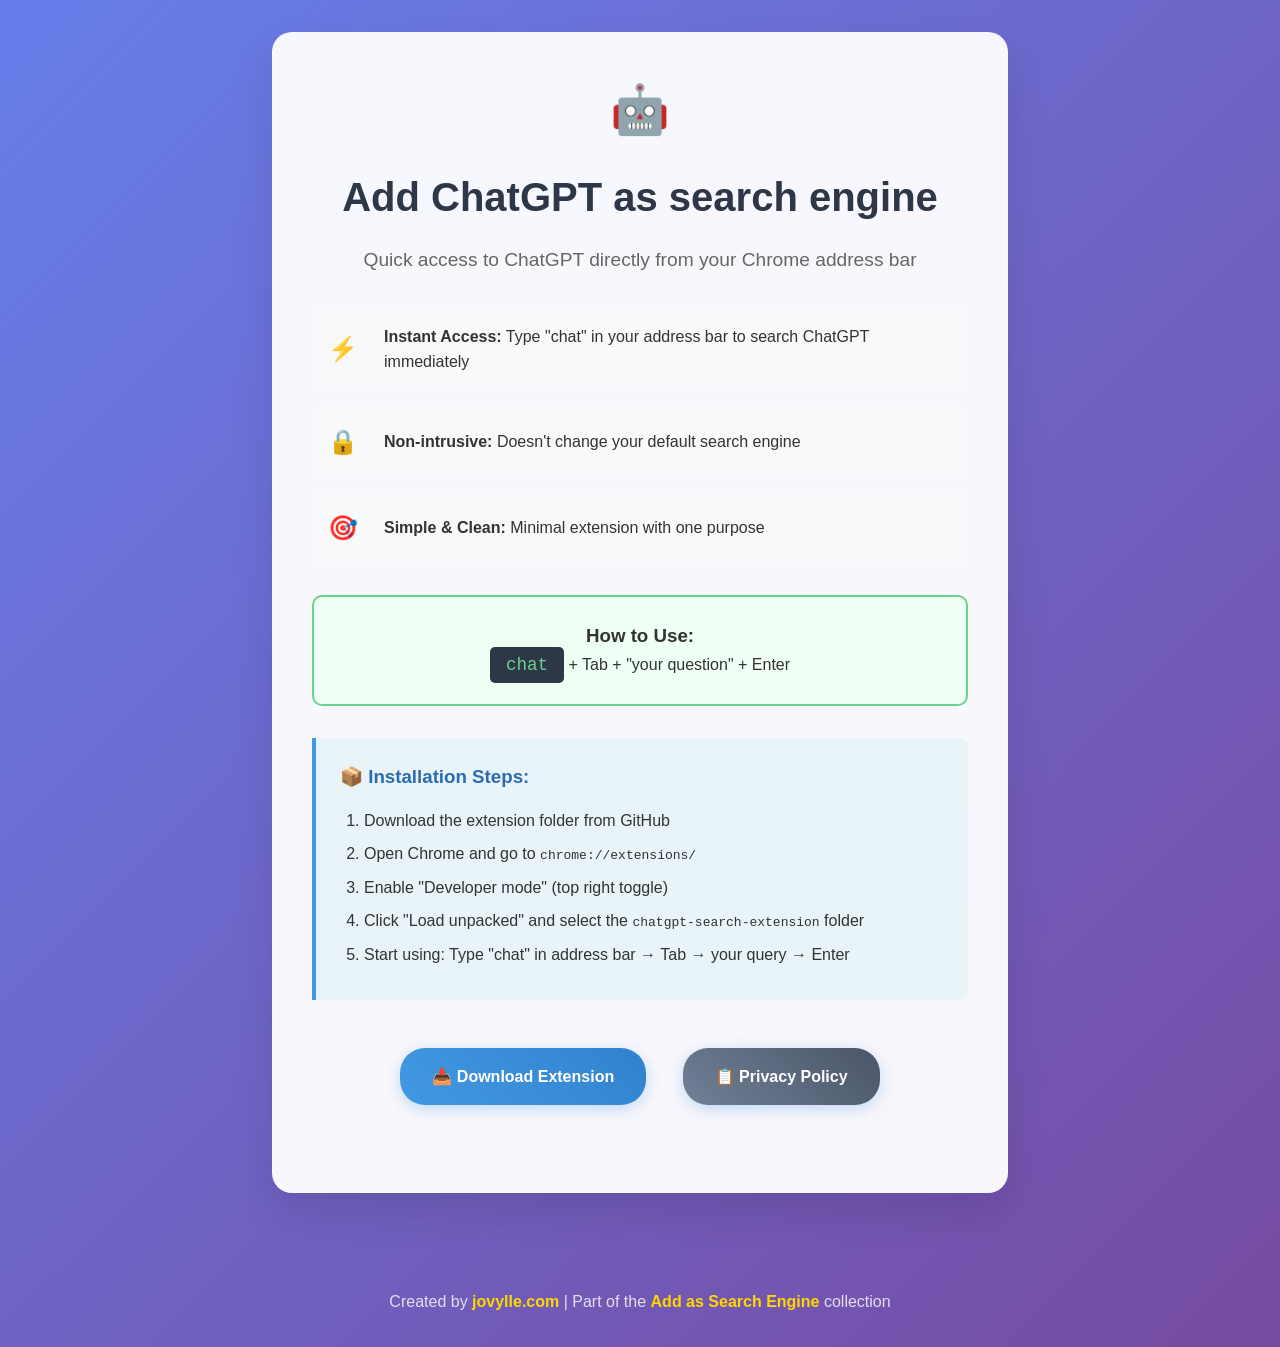
==== chatgpt-search-extension/index.html @ a03bd54e "bro all the inital working prototype" ====
<!DOCTYPE html>
<html lang="en">
<head>
    <meta charset="UTF-8">
    <meta name="viewport" content="width=device-width, initial-scale=1.0">
    <title>Add ChatGPT as search engine - Chrome Extension</title>
    <style>
        * {
            margin: 0;
            padding: 0;
            box-sizing: border-box;
        }
        
        body {
            font-family: -apple-system, BlinkMacSystemFont, 'Segoe UI', Roboto, sans-serif;
            line-height: 1.6;
            color: #333;
            background: linear-gradient(135deg, #667eea 0%, #764ba2 100%);
            min-height: 100vh;
        }
        
        .container {
            max-width: 800px;
            margin: 0 auto;
            padding: 2rem;
        }
        
        .card {
            background: rgba(255, 255, 255, 0.95);
            backdrop-filter: blur(10px);
            border-radius: 20px;
            padding: 2.5rem;
            box-shadow: 0 20px 40px rgba(0, 0, 0, 0.1);
            margin-bottom: 2rem;
        }
        
        h1 {
            color: #2d3748;
            margin-bottom: 1rem;
            font-size: 2.5rem;
            text-align: center;
        }
        
        .emoji {
            font-size: 3rem;
            display: block;
            text-align: center;
            margin-bottom: 1rem;
        }
        
        .subtitle {
            text-align: center;
            color: #666;
            margin-bottom: 2rem;
            font-size: 1.2rem;
        }
        
        .feature {
            display: flex;
            align-items: center;
            margin: 1rem 0;
            padding: 1rem;
            background: #f8f9fa;
            border-radius: 10px;
        }
        
        .feature-icon {
            font-size: 1.5rem;
            margin-right: 1rem;
            min-width: 40px;
        }
        
        .install-steps {
            background: #e8f4f8;
            border-left: 4px solid #4299e1;
            padding: 1.5rem;
            margin: 2rem 0;
            border-radius: 0 10px 10px 0;
        }
        
        .install-steps h3 {
            color: #2b6cb0;
            margin-bottom: 1rem;
        }
        
        .install-steps ol {
            margin-left: 1.5rem;
        }
        
        .install-steps li {
            margin: 0.5rem 0;
        }
        
        .usage-example {
            background: #f0fff4;
            border: 2px solid #68d391;
            border-radius: 10px;
            padding: 1.5rem;
            margin: 2rem 0;
            text-align: center;
        }
        
        .usage-example code {
            background: #2d3748;
            color: #68d391;
            padding: 0.5rem 1rem;
            border-radius: 5px;
            font-family: 'Monaco', 'Consolas', monospace;
            font-size: 1.1rem;
        }
        
        .footer {
            text-align: center;
            padding: 2rem 0;
            color: rgba(255, 255, 255, 0.8);
        }
        
        .footer a {
            color: #ffd700;
            text-decoration: none;
            font-weight: 600;
        }
        
        .footer a:hover {
            text-decoration: underline;
        }
        
        .download-btn {
            display: inline-block;
            background: linear-gradient(45deg, #4299e1, #3182ce);
            color: white;
            padding: 1rem 2rem;
            border-radius: 25px;
            text-decoration: none;
            font-weight: 600;
            margin: 1rem;
            transition: transform 0.3s ease;
            box-shadow: 0 4px 15px rgba(66, 153, 225, 0.3);
        }
        
        .download-btn:hover {
            transform: translateY(-2px);
            box-shadow: 0 6px 20px rgba(66, 153, 225, 0.4);
        }
        
        .btn-container {
            text-align: center;
            margin: 2rem 0;
        }
    </style>
</head>
<body>
    <div class="container">
        <div class="card">
            <span class="emoji">🤖</span>
            <h1>Add ChatGPT as search engine</h1>
            <p class="subtitle">Quick access to ChatGPT directly from your Chrome address bar</p>
            
            <div class="feature">
                <span class="feature-icon">⚡</span>
                <div>
                    <strong>Instant Access:</strong> Type "chat" in your address bar to search ChatGPT immediately
                </div>
            </div>
            
            <div class="feature">
                <span class="feature-icon">🔒</span>
                <div>
                    <strong>Non-intrusive:</strong> Doesn't change your default search engine
                </div>
            </div>
            
            <div class="feature">
                <span class="feature-icon">🎯</span>
                <div>
                    <strong>Simple & Clean:</strong> Minimal extension with one purpose
                </div>
            </div>
            
            <div class="usage-example">
                <h3>How to Use:</h3>
                <code>chat</code> + Tab + "your question" + Enter
            </div>
            
            <div class="install-steps">
                <h3>📦 Installation Steps:</h3>
                <ol>
                    <li>Download the extension folder from GitHub</li>
                    <li>Open Chrome and go to <code>chrome://extensions/</code></li>
                    <li>Enable "Developer mode" (top right toggle)</li>
                    <li>Click "Load unpacked" and select the <code>chatgpt-search-extension</code> folder</li>
                    <li>Start using: Type "chat" in address bar → Tab → your query → Enter</li>
                </ol>
            </div>
            
            <div class="btn-container">
                <a href="https://github.com/jovylle/add-as-search-engine/tree/main/chatgpt-search-extension" class="download-btn">
                    📥 Download Extension
                </a>
                <a href="policy.html" class="download-btn" style="background: linear-gradient(45deg, #718096, #4a5568);">
                    📋 Privacy Policy
                </a>
            </div>
        </div>
    </div>
    
    <footer class="footer">
        <p>Created by <a href="https://jovylle.com">jovylle.com</a> | Part of the <a href="../">Add as Search Engine</a> collection</p>
    </footer>
</body>
</html>
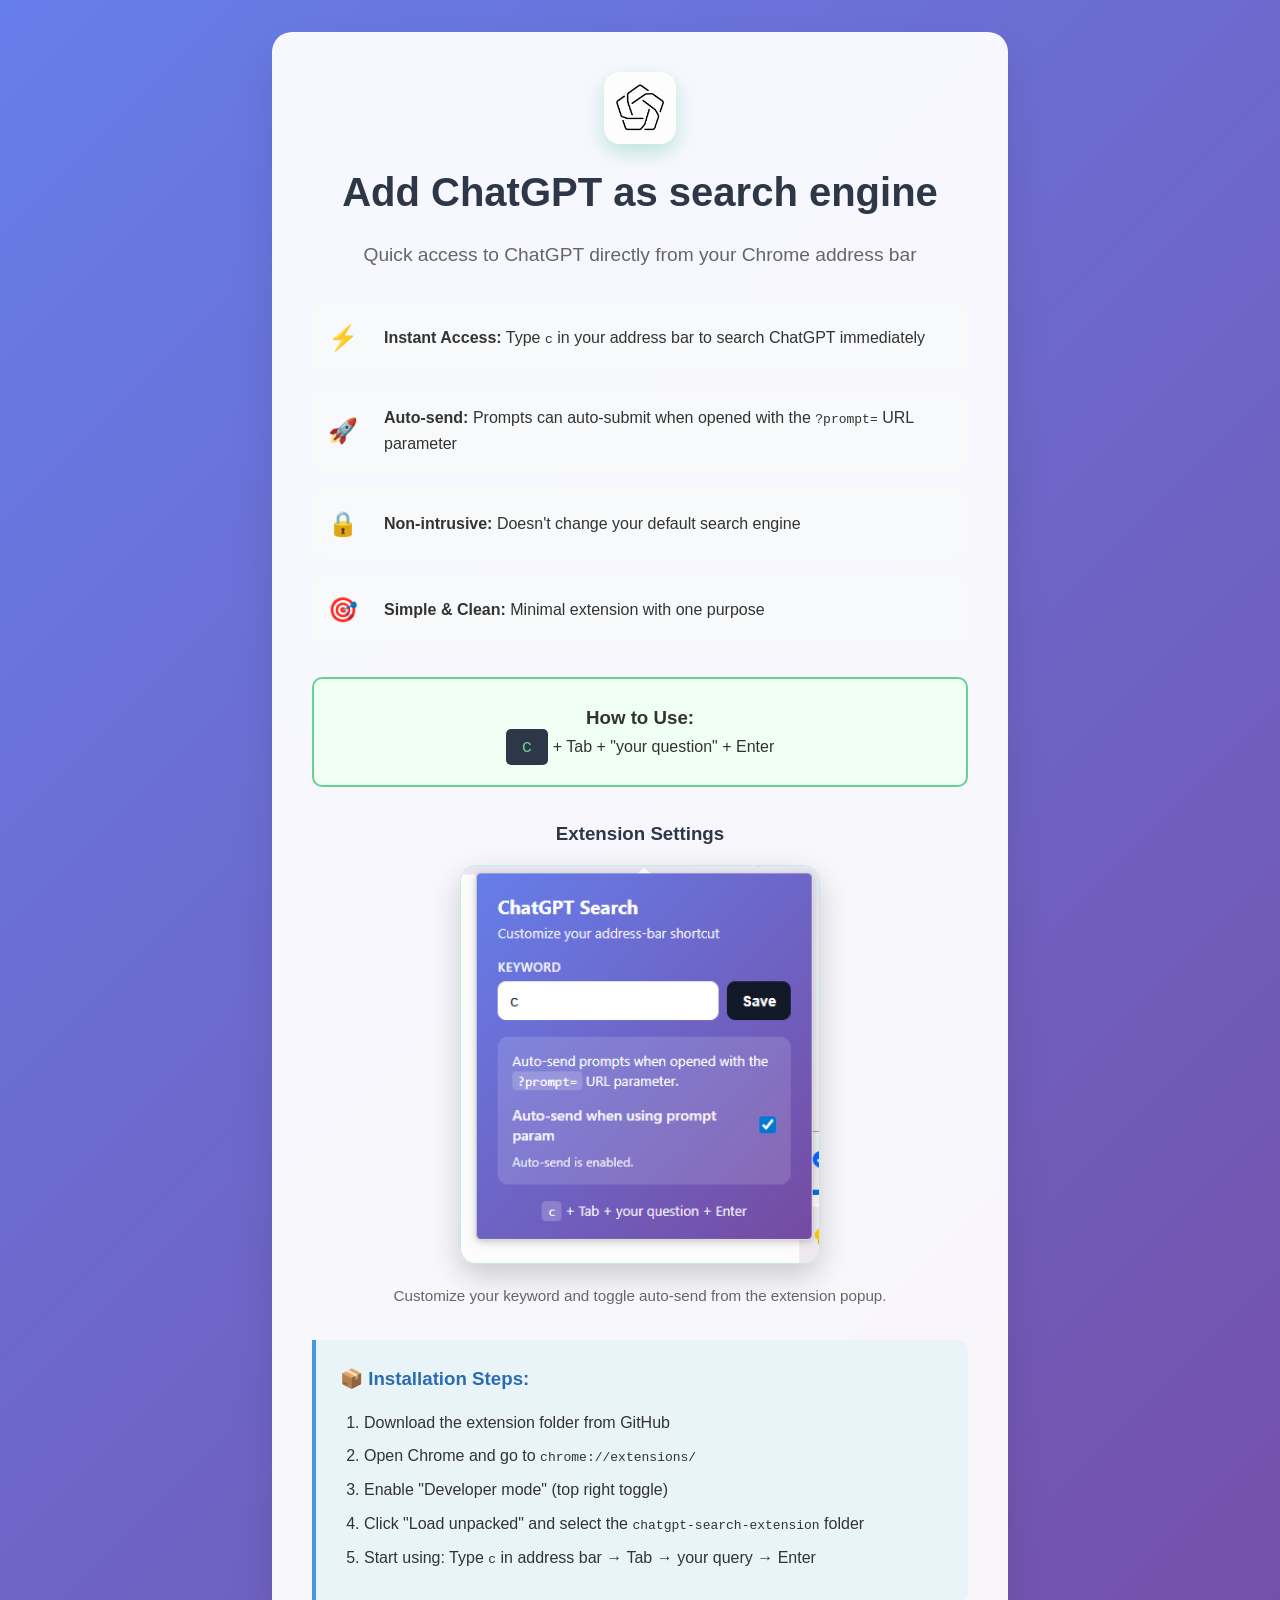
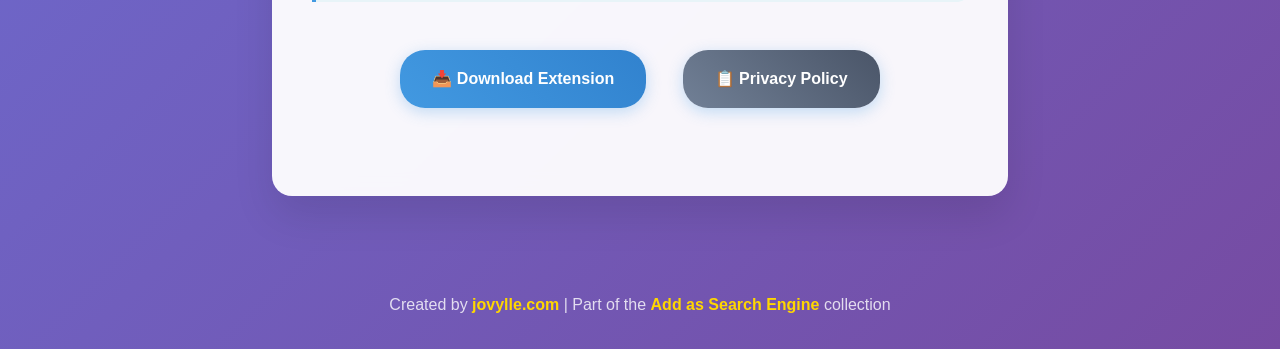
==== commit d5ce1740: "ChatGPT Search v1.4.3 with omnibox, auto-send popup, and custom logo. Switch back to omnibox for Chr" ====
--- a/chatgpt-search-extension/index.html
+++ b/chatgpt-search-extension/index.html
@@ -147,19 +147,59 @@
             text-align: center;
             margin: 2rem 0;
         }
+
+        .screenshot-section {
+            margin: 2rem 0;
+            text-align: center;
+        }
+
+        .screenshot-section h3 {
+            color: #2d3748;
+            margin-bottom: 1rem;
+        }
+
+        .screenshot-section img {
+            max-width: 100%;
+            width: 360px;
+            border-radius: 16px;
+            box-shadow: 0 12px 30px rgba(0, 0, 0, 0.18);
+            border: 1px solid rgba(16, 163, 127, 0.2);
+        }
+
+        .screenshot-section p {
+            margin-top: 0.75rem;
+            color: #666;
+            font-size: 0.95rem;
+        }
+
+        .brand-icon {
+            width: 72px;
+            height: 72px;
+            border-radius: 16px;
+            display: block;
+            margin: 0 auto 1rem;
+            box-shadow: 0 8px 20px rgba(16, 163, 127, 0.25);
+        }
     </style>
 </head>
 <body>
     <div class="container">
         <div class="card">
-            <span class="emoji">🤖</span>
+            <img class="brand-icon" src="icons/icon128.png" alt="ChatGPT Search extension icon">
             <h1>Add ChatGPT as search engine</h1>
             <p class="subtitle">Quick access to ChatGPT directly from your Chrome address bar</p>
             
             <div class="feature">
                 <span class="feature-icon">⚡</span>
                 <div>
-                    <strong>Instant Access:</strong> Type "chat" in your address bar to search ChatGPT immediately
+                    <strong>Instant Access:</strong> Type <code>c</code> in your address bar to search ChatGPT immediately
+                </div>
+            </div>
+            
+            <div class="feature">
+                <span class="feature-icon">🚀</span>
+                <div>
+                    <strong>Auto-send:</strong> Prompts can auto-submit when opened with the <code>?prompt=</code> URL parameter
                 </div>
             </div>
             
@@ -179,7 +219,13 @@
             
             <div class="usage-example">
                 <h3>How to Use:</h3>
-                <code>chat</code> + Tab + "your question" + Enter
+                <code>c</code> + Tab + "your question" + Enter
+            </div>
+
+            <div class="screenshot-section">
+                <h3>Extension Settings</h3>
+                <img src="screenshots/popup-settings.png" alt="ChatGPT Search popup with keyword and auto-send settings">
+                <p>Customize your keyword and toggle auto-send from the extension popup.</p>
             </div>
             
             <div class="install-steps">
@@ -189,7 +235,7 @@
                     <li>Open Chrome and go to <code>chrome://extensions/</code></li>
                     <li>Enable "Developer mode" (top right toggle)</li>
                     <li>Click "Load unpacked" and select the <code>chatgpt-search-extension</code> folder</li>
-                    <li>Start using: Type "chat" in address bar → Tab → your query → Enter</li>
+                    <li>Start using: Type <code>c</code> in address bar → Tab → your query → Enter</li>
                 </ol>
             </div>
             
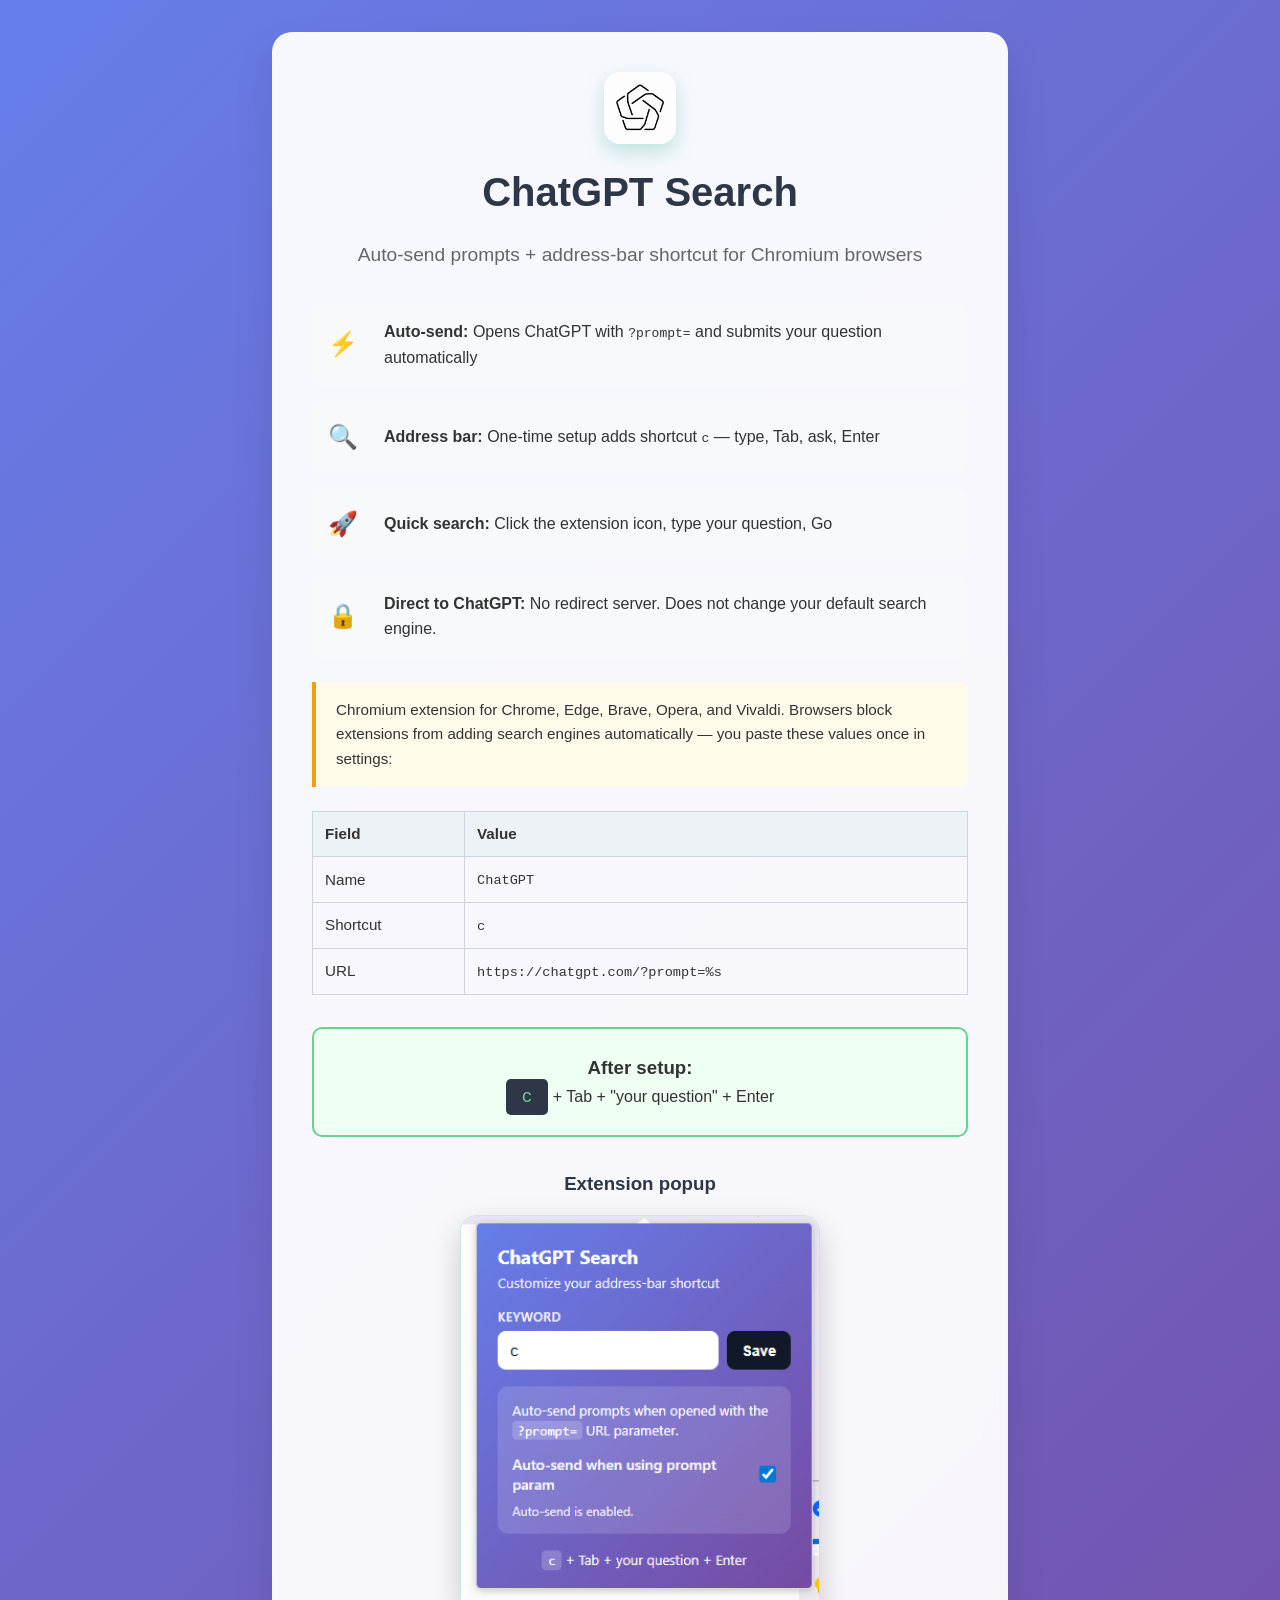
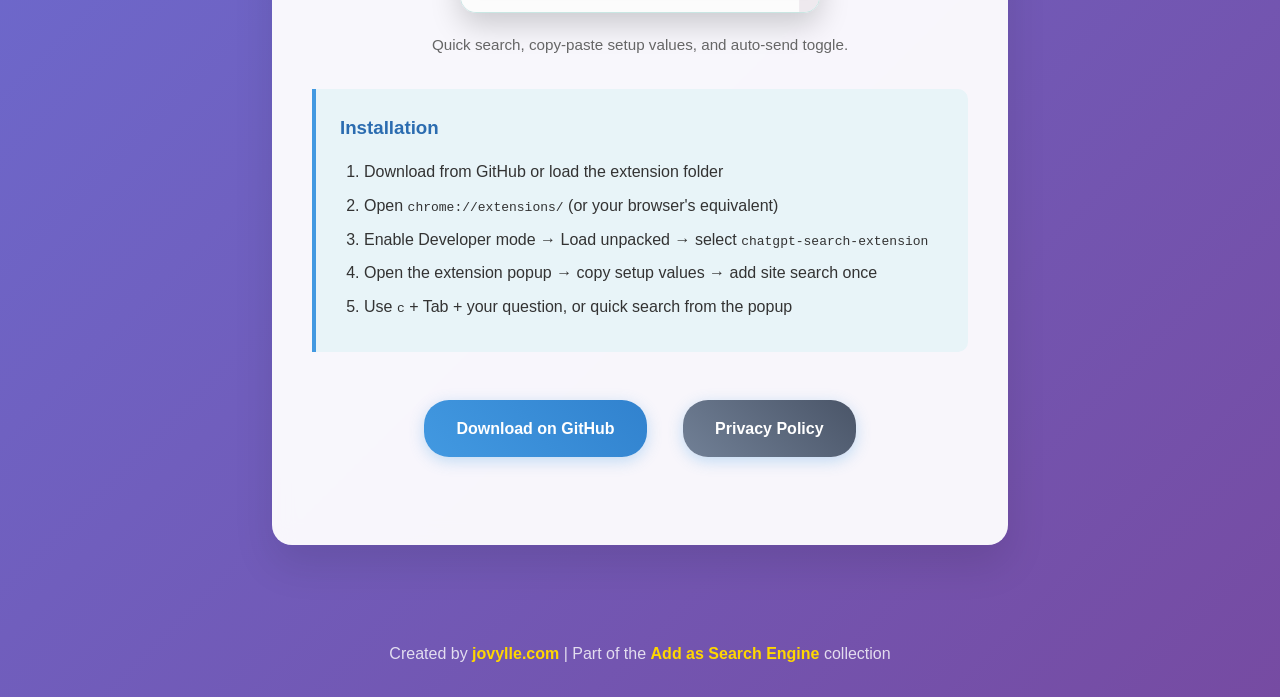
==== commit 4f611fbb: "Update ChatGPT Search docs and landing page for v2.0.1 positioning. Align store listing, static inde" ====
--- a/chatgpt-search-extension/index.html
+++ b/chatgpt-search-extension/index.html
@@ -3,7 +3,7 @@
 <head>
     <meta charset="UTF-8">
     <meta name="viewport" content="width=device-width, initial-scale=1.0">
-    <title>Add ChatGPT as search engine - Chrome Extension</title>
+    <title>ChatGPT Search — Chromium Extension</title>
     <style>
         * {
             margin: 0;
@@ -41,13 +41,6 @@
             text-align: center;
         }
         
-        .emoji {
-            font-size: 3rem;
-            display: block;
-            text-align: center;
-            margin-bottom: 1rem;
-        }
-        
         .subtitle {
             text-align: center;
             color: #666;
@@ -89,6 +82,30 @@
         
         .install-steps li {
             margin: 0.5rem 0;
+        }
+
+        .setup-table {
+            width: 100%;
+            border-collapse: collapse;
+            margin: 1rem 0;
+            font-size: 0.95rem;
+        }
+
+        .setup-table th,
+        .setup-table td {
+            border: 1px solid #cbd5e0;
+            padding: 0.625rem 0.75rem;
+            text-align: left;
+        }
+
+        .setup-table th {
+            background: #edf2f7;
+        }
+
+        .setup-table code {
+            font-family: 'Monaco', 'Consolas', monospace;
+            font-size: 0.85rem;
+            word-break: break-all;
         }
         
         .usage-example {
@@ -180,71 +197,91 @@
             margin: 0 auto 1rem;
             box-shadow: 0 8px 20px rgba(16, 163, 127, 0.25);
         }
+
+        .note {
+            background: #fffbeb;
+            border-left: 4px solid #f59e0b;
+            padding: 1rem 1.25rem;
+            margin: 1.5rem 0;
+            border-radius: 0 8px 8px 0;
+            font-size: 0.95rem;
+        }
     </style>
 </head>
 <body>
     <div class="container">
         <div class="card">
             <img class="brand-icon" src="icons/icon128.png" alt="ChatGPT Search extension icon">
-            <h1>Add ChatGPT as search engine</h1>
-            <p class="subtitle">Quick access to ChatGPT directly from your Chrome address bar</p>
+            <h1>ChatGPT Search</h1>
+            <p class="subtitle">Auto-send prompts + address-bar shortcut for Chromium browsers</p>
             
             <div class="feature">
                 <span class="feature-icon">⚡</span>
                 <div>
-                    <strong>Instant Access:</strong> Type <code>c</code> in your address bar to search ChatGPT immediately
+                    <strong>Auto-send:</strong> Opens ChatGPT with <code>?prompt=</code> and submits your question automatically
+                </div>
+            </div>
+            
+            <div class="feature">
+                <span class="feature-icon">🔍</span>
+                <div>
+                    <strong>Address bar:</strong> One-time setup adds shortcut <code>c</code> — type, Tab, ask, Enter
                 </div>
             </div>
             
             <div class="feature">
                 <span class="feature-icon">🚀</span>
                 <div>
-                    <strong>Auto-send:</strong> Prompts can auto-submit when opened with the <code>?prompt=</code> URL parameter
+                    <strong>Quick search:</strong> Click the extension icon, type your question, Go
                 </div>
             </div>
             
             <div class="feature">
                 <span class="feature-icon">🔒</span>
                 <div>
-                    <strong>Non-intrusive:</strong> Doesn't change your default search engine
-                </div>
-            </div>
-            
-            <div class="feature">
-                <span class="feature-icon">🎯</span>
-                <div>
-                    <strong>Simple & Clean:</strong> Minimal extension with one purpose
-                </div>
-            </div>
+                    <strong>Direct to ChatGPT:</strong> No redirect server. Does not change your default search engine.
+                </div>
+            </div>
+
+            <div class="note">
+                Chromium extension for Chrome, Edge, Brave, Opera, and Vivaldi. Browsers block extensions from adding search engines automatically — you paste these values once in settings:
+            </div>
+
+            <table class="setup-table">
+                <tr><th>Field</th><th>Value</th></tr>
+                <tr><td>Name</td><td><code>ChatGPT</code></td></tr>
+                <tr><td>Shortcut</td><td><code>c</code></td></tr>
+                <tr><td>URL</td><td><code>https://chatgpt.com/?prompt=%s</code></td></tr>
+            </table>
             
             <div class="usage-example">
-                <h3>How to Use:</h3>
+                <h3>After setup:</h3>
                 <code>c</code> + Tab + "your question" + Enter
             </div>
 
             <div class="screenshot-section">
-                <h3>Extension Settings</h3>
-                <img src="screenshots/popup-settings.png" alt="ChatGPT Search popup with keyword and auto-send settings">
-                <p>Customize your keyword and toggle auto-send from the extension popup.</p>
+                <h3>Extension popup</h3>
+                <img src="screenshots/popup-settings.png" alt="ChatGPT Search popup with quick search, setup guide, and auto-send toggle">
+                <p>Quick search, copy-paste setup values, and auto-send toggle.</p>
             </div>
             
             <div class="install-steps">
-                <h3>📦 Installation Steps:</h3>
+                <h3>Installation</h3>
                 <ol>
-                    <li>Download the extension folder from GitHub</li>
-                    <li>Open Chrome and go to <code>chrome://extensions/</code></li>
-                    <li>Enable "Developer mode" (top right toggle)</li>
-                    <li>Click "Load unpacked" and select the <code>chatgpt-search-extension</code> folder</li>
-                    <li>Start using: Type <code>c</code> in address bar → Tab → your query → Enter</li>
+                    <li>Download from GitHub or load the extension folder</li>
+                    <li>Open <code>chrome://extensions/</code> (or your browser's equivalent)</li>
+                    <li>Enable Developer mode → Load unpacked → select <code>chatgpt-search-extension</code></li>
+                    <li>Open the extension popup → copy setup values → add site search once</li>
+                    <li>Use <code>c</code> + Tab + your question, or quick search from the popup</li>
                 </ol>
             </div>
             
             <div class="btn-container">
                 <a href="https://github.com/jovylle/add-as-search-engine/tree/main/chatgpt-search-extension" class="download-btn">
-                    📥 Download Extension
+                    Download on GitHub
                 </a>
                 <a href="policy.html" class="download-btn" style="background: linear-gradient(45deg, #718096, #4a5568);">
-                    📋 Privacy Policy
+                    Privacy Policy
                 </a>
             </div>
         </div>
@@ -254,4 +291,4 @@
         <p>Created by <a href="https://jovylle.com">jovylle.com</a> | Part of the <a href="../">Add as Search Engine</a> collection</p>
     </footer>
 </body>
-</html>+</html>
